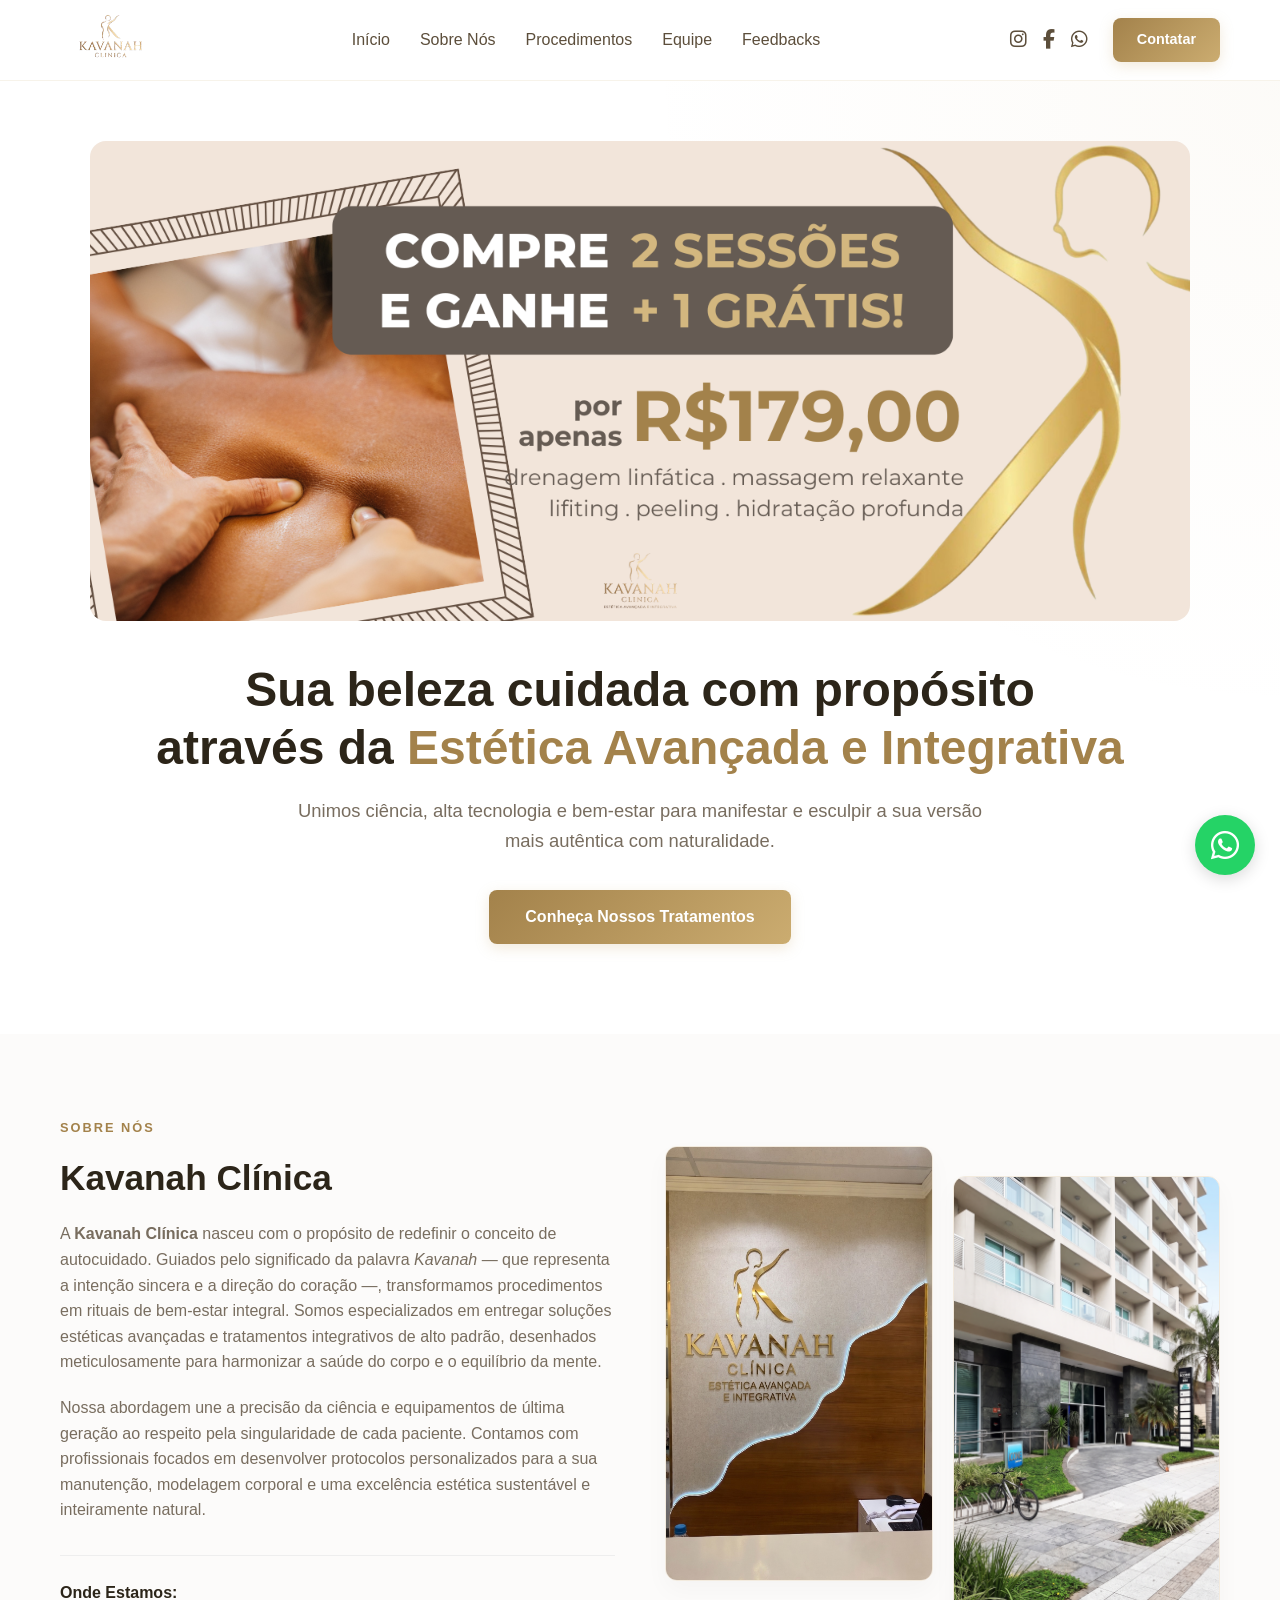
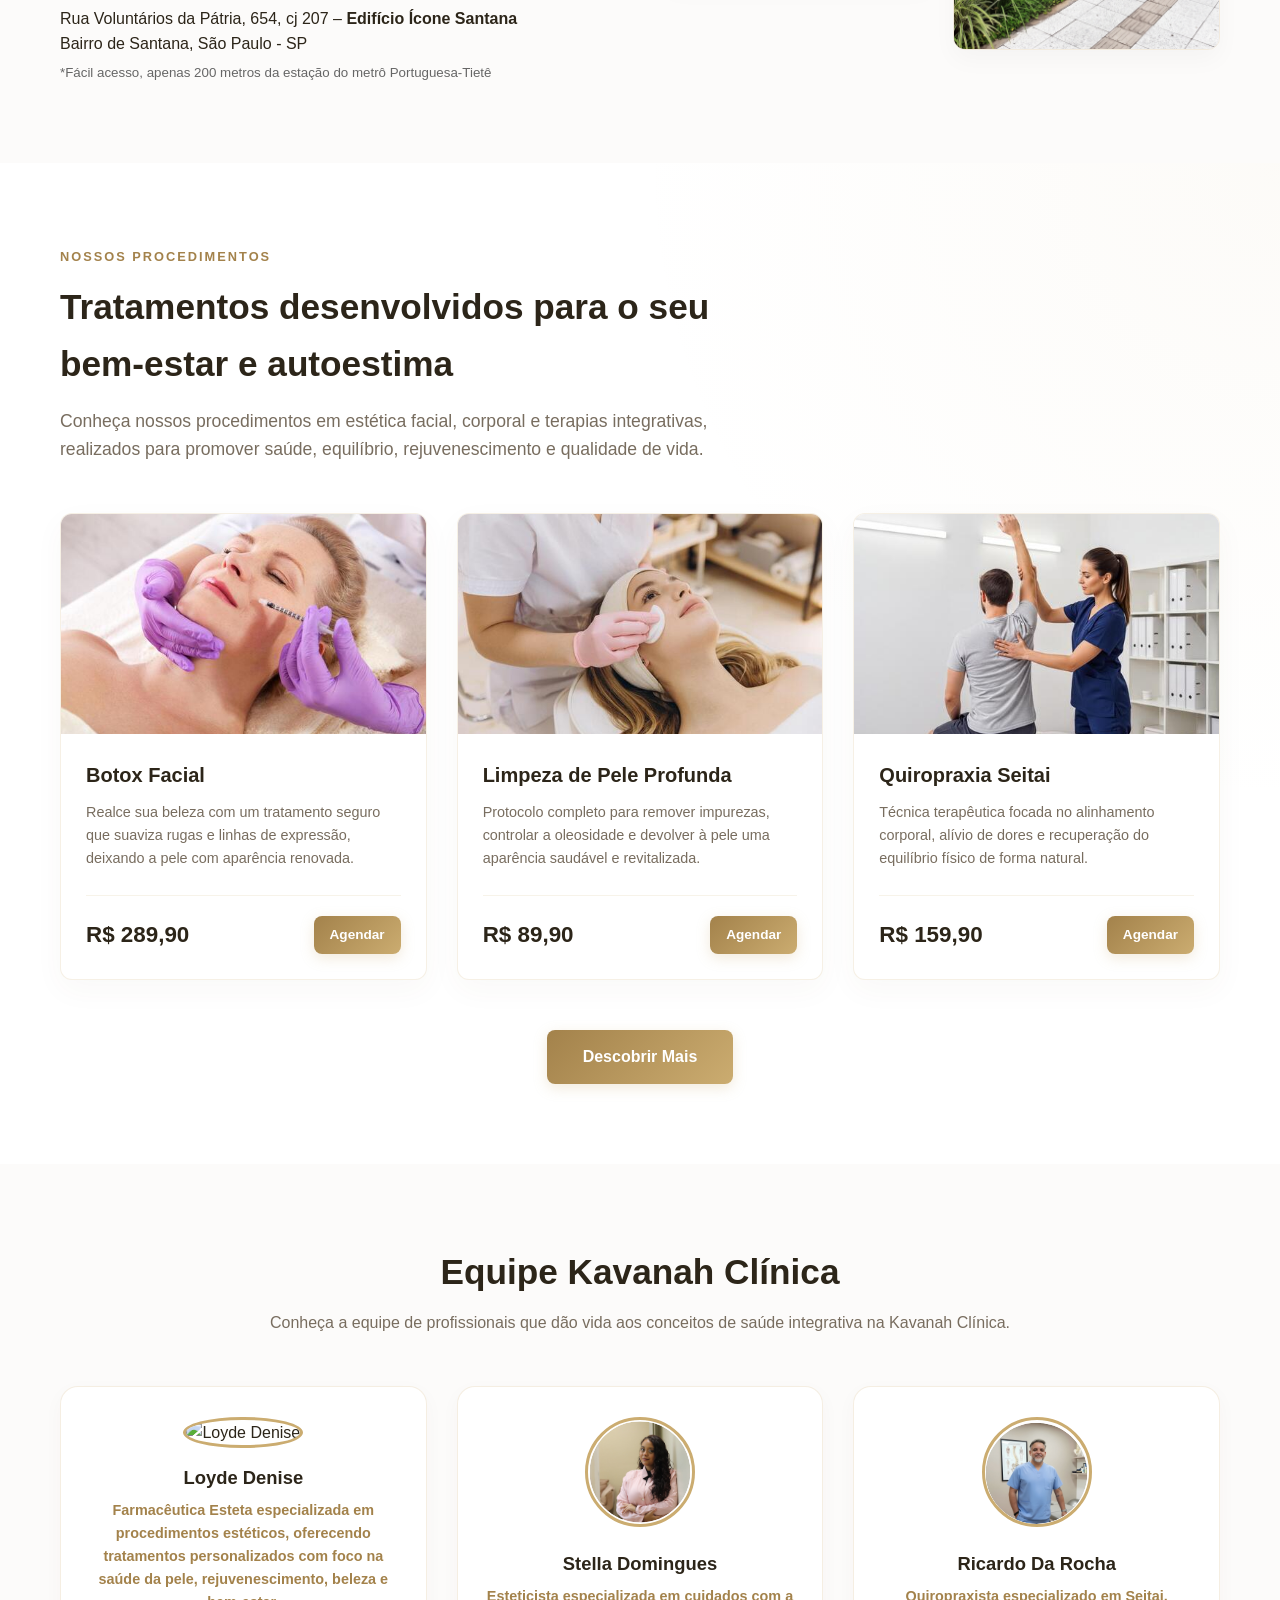
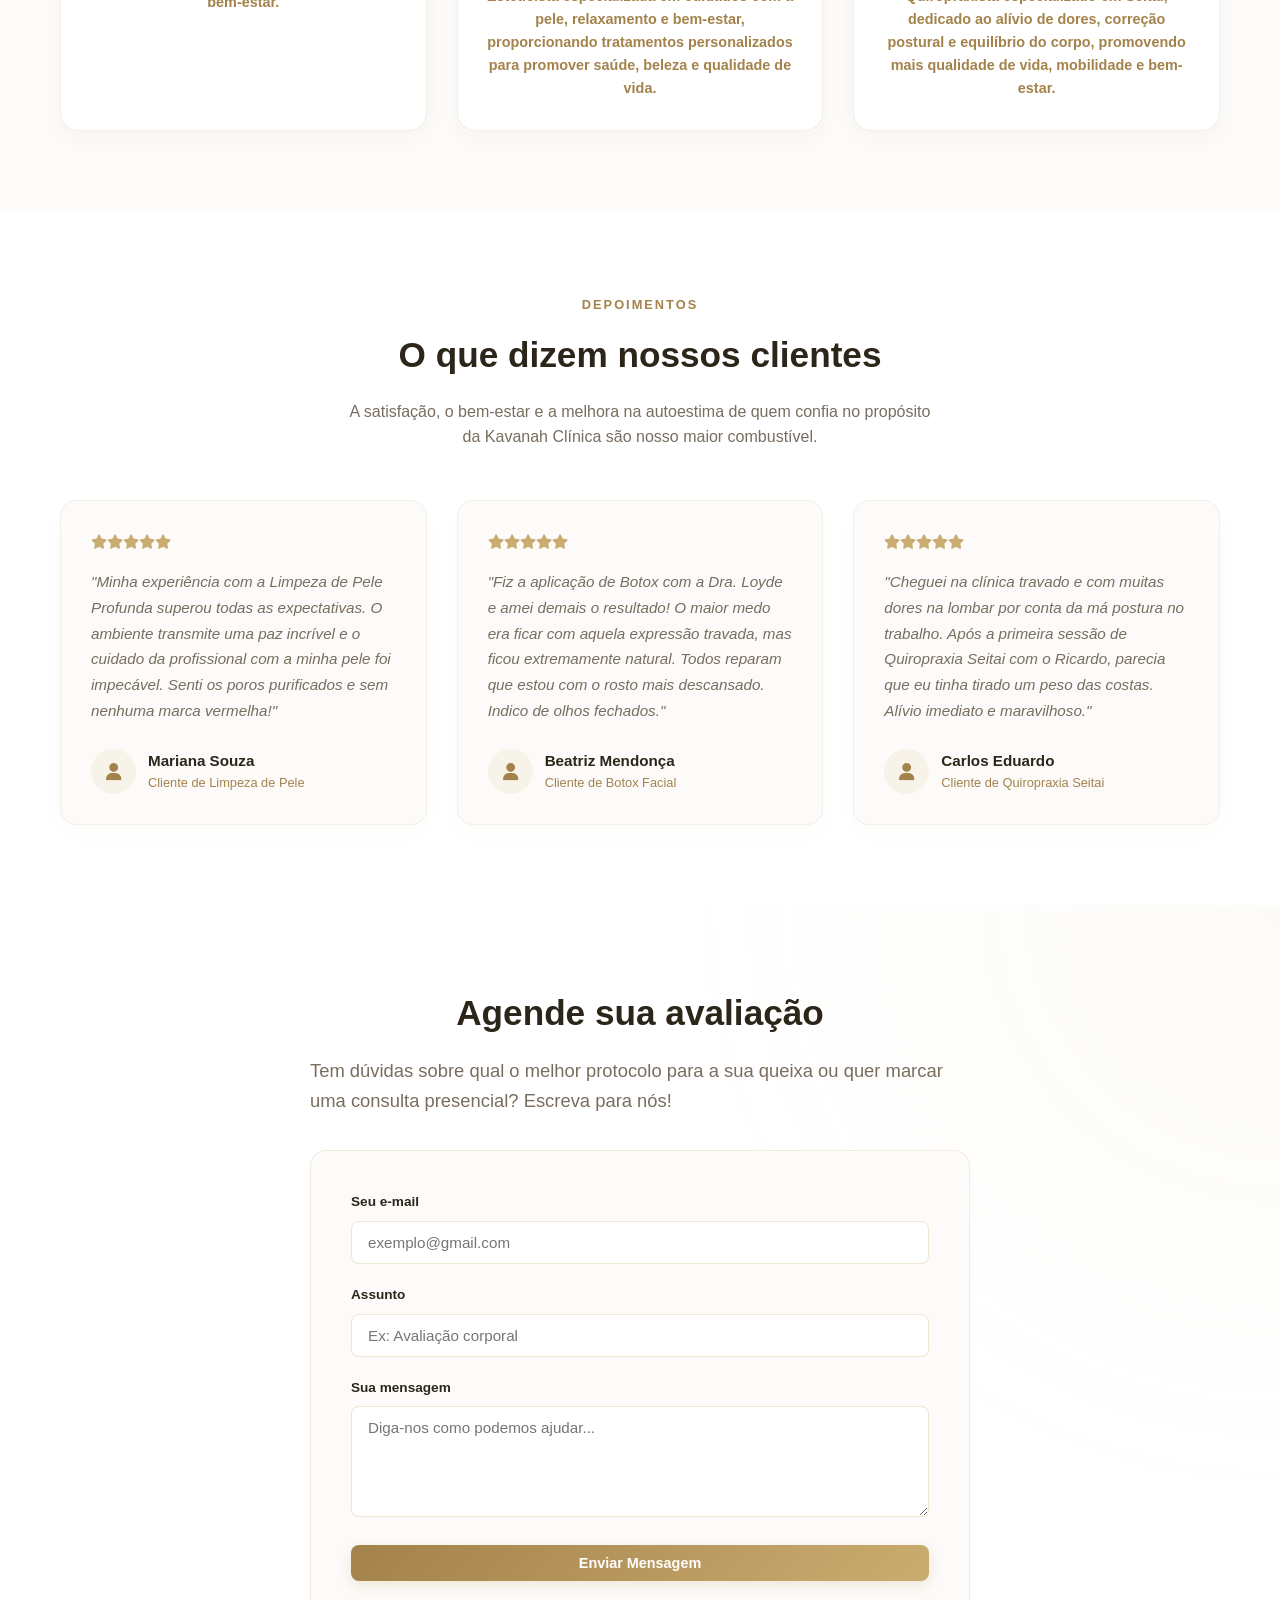
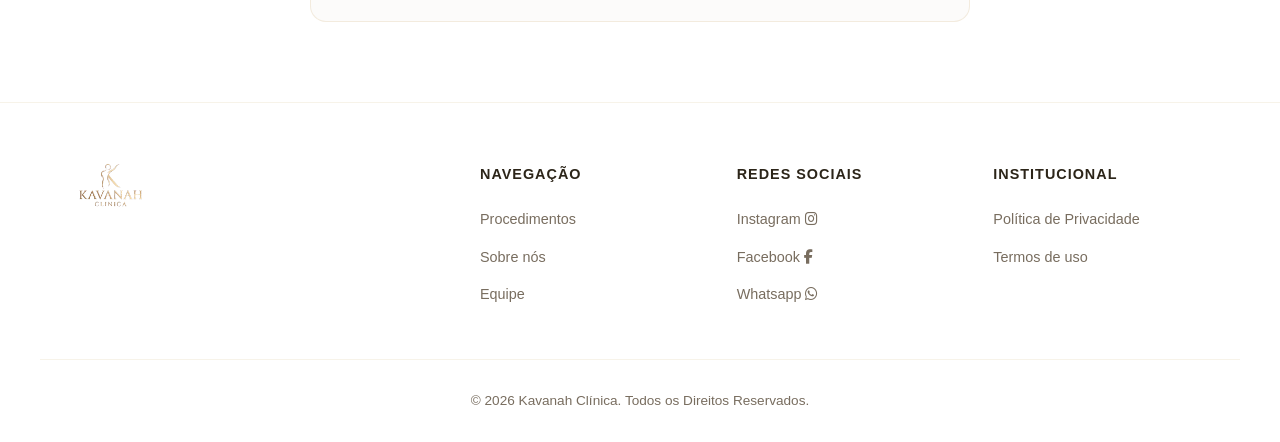
==== index.html @ c375ee47 "Add files via upload" ====
<!DOCTYPE html>
<html lang="pt-BR">
<head>
    <meta charset="UTF-8">
    <meta name="viewport" content="width=device-width, initial-scale=1.0">
    
    <!-- SEO BÁSICO -->
    <title>Kavanah Clínica | Estética Avançada e Integrativa em Santana, SP</title>
    <meta name="description" content="Clínica de estética avançada e integrativa em Santana, Zona Norte de SP. Oferecemos Botox, Limpeza de Pele profunda e Quiropraxia Seitai. Agende sua avaliação!">
    <meta name="keywords" content="clínica de estética santana, estética avançada sp, botox facial santana, limpeza de pele profunda, quiropraxia seitai, kavanah clinica">
    <meta name="robots" content="index, follow">
    <link rel="canonical" href="https://www.kavanahclinica.com.br/">

    <!-- SEO SOCIAL (Open Graph para WhatsApp, Instagram, Facebook) -->
    <meta property="og:locale" content="pt_BR">
    <meta property="og:type" content="website">
    <meta property="og:title" content="Kavanah Clínica | Estética Avançada e Integrativa em Santana, SP">
    <meta property="og:description" content="Unimos ciência, alta tecnologia e bem-estar em Santana, São Paulo. Conheça nossos protocolos personalizados de Botox, Limpeza de Pele e Quiropraxia.">
    <meta property="og:url" content="https://www.kavanahclinica.com.br/">
    <meta property="og:site_name" content="Kavanah Clínica">
    <meta property="og:image" content="src/images/banner.carrosel/Banner.kava.png">
    <meta property="og:image:type" content="image/png">

    <!-- FAVICON & ESTILOS -->
    <link rel="shortcut icon" href="src/images/logo/corpo.kavanah.icon.svg" type="image/x-icon">
    <link rel="stylesheet" href="style.css">
    
    <!-- Apenas os ícones do FontAwesome foram mantidos -->
    <link rel="stylesheet" href="https://cdnjs.cloudflare.com/ajax/libs/font-awesome/6.7.2/css/all.min.css" integrity="sha512-Evv84Mr4kqVGRNSgIGL/F/aIDqQb7xQ2vcrdIwxfjThSH8CSR7PBEakCr51Ck+w+/U6swU2Im1vVX0SVk9ABhg==" crossorigin="anonymous" referrerpolicy="no-referrer" />
</head>

<body>
    <!-- BOTÃO WHATSAPP -->
    <a href="https://wa.me/5511973894158?text=Olá!%20Gostaria%20de%20mais%20informações." class="btn-whatsapp" target="_blank" rel="noopener" aria-label="Fale conosco pelo WhatsApp">
        <i class="fab fa-whatsapp" aria-hidden="true"></i>
    </a>
    
    <!-- NAVBAR -->
    <header class="navbar">
        <nav class="container nav-container" aria-label="Menu principal">
            <a href="#home" class="nav-logo">
                <img src="src/images/logo/LOGO.KAVANAH.SEM.FUNDO5234.svg" alt="Logotipo oficial da Kavanah Clínica de Estética Avançada">
            </a>
            
            <!-- Botão Hamburguer para Mobile -->
            <button class="menu-toggle" aria-label="Abrir menu de navegação"><i class="fa-solid fa-bars"></i></button>

            <ul class="nav-menu">
                <li><a href="#home">Início</a></li>
                <li><a href="#about">Sobre Nós</a></li>
                <li><a href="procedimentos.html">Procedimentos</a></li>
                <li><a href="#parceiros">Equipe</a></li>
                <li><a href="#feedbacks">Feedbacks</a></li>
            </ul>

            <!-- Grupo à Direita: Redes Sociais + Botão Contatar -->
            <div class="nav-right-group">
                <div class="nav-social-icons">
                    <a href="https://www.instagram.com/kavanahclinica/" target="_blank" rel="noopener" aria-label="Instagram"><i class="fab fa-instagram"></i></a>
                    <a href="https://www.facebook.com/profile.php?id=61582549000037" target="_blank" rel="noopener" aria-label="Facebook"><i class="fab fa-facebook-f"></i></a>
                    <a href="https://wa.me/5511973894158?text=Olá!%20Gostaria%20de%20mais%20informações." target="_blank" rel="noopener" aria-label="Whatsapp"><i class="fab fa-whatsapp"></i></a>
                </div>
                <a href="#contato" class="btn btn-primary nav-btn">Contatar</a>
            </div>
        </nav>
    </header>

    <main>
        <!-- HOME / HERO -->
        <section id="home" class="hero-section">
            <div class="container hero-container">
                <div class="hero-banner">
                    <img src="src/images/banner.carrosel/Banner.Kavanah.Promoção.Estetica.Avançada.png" alt="Fachada interna elegante da Kavanah Clínica" class="banner-desktop">
                    <img src="src/images/banner.carrosel/Banner.Kavanah.Promoção.Estetica.Avançada.png" alt="Ambiente Kavanah Clínica" class="banner-mobile">
                </div>
                
                <h1>Sua beleza cuidada com propósito <br> através da <span>Estética Avançada e Integrativa</span></h1>
                <p class="subtitle">Unimos ciência, alta tecnologia e bem-estar para manifestar e esculpir a sua versão mais autêntica com naturalidade.</p>
                
                <a href="procedimentos.html" class="btn btn-primary btn-large">Conheça Nossos Tratamentos</a>
            </div>
        </section>

        <!-- ABOUT / SOBRE -->
        <section id="about" class="about-section">
            <div class="container grid-2">
                <div class="about-text">
                    <span class="section-tag">Sobre nós</span>
                    <h2>Kavanah Clínica</h2>
                    <p>A <strong>Kavanah Clínica</strong> nasceu com o propósito de redefinir o conceito de autocuidado. Guiados pelo significado da palavra <em>Kavanah</em> — que representa a intenção sincera e a direção do coração —, transformamos procedimentos em rituais de bem-estar integral. Somos especializados em entregar soluções estéticas avançadas e tratamentos integrativos de alto padrão, desenhados meticulosamente para harmonizar a saúde do corpo e o equilíbrio da mente.</p>
                    <p>Nossa abordagem une a precisão da ciência e equipamentos de última geração ao respeito pela singularidade de cada paciente. Contamos com profissionais focados em desenvolver protocolos personalizados para a sua manutenção, modelagem corporal e uma excelência estética sustentável e inteiramente natural.</p>
                    
                    <div class="location-info" style="margin-top: 2rem; border-top: 1px solid #eee; padding-top: 1.5rem;">
                        <address style="font-style: normal; line-height: 1.6;">
                            <strong>Onde Estamos:</strong><br>
                            Rua Voluntários da Pátria, 654, cj 207 – <strong>Edifício Ícone Santana</strong><br>
                            Bairro de Santana, São Paulo - SP<br>
                            <small style="color: #666; display: block; margin-top: 0.3rem;">
                                *Fácil acesso, apenas 200 metros da estação do metrô Portuguesa-Tietê
                            </small>
                        </address>
                    </div>
                </div>

                <div class="about-images">
                    <img src="src/images/about/logo-kavanah-clinica-estetica-avançada.jpeg" alt="Logotipo da clínica na recepção">
                    <img src="src/images/about/Entrada.icone.Santana.Kavanah.png" alt="Fachada do Edifício Ícone Santana" class="img-offset">
                </div>
            </div>
        </section>

        <!-- TRATAMENTOS / PRODUTOS -->
        <section id="produtos" class="produtos-section">
            <div class="container">
                <span class="section-tag">Nossos Procedimentos</span>
                <div class="section-header">
                    <h2>Tratamentos desenvolvidos para o seu bem-estar e autoestima</h2>
                    <p>Conheça nossos procedimentos em estética facial, corporal e terapias integrativas, realizados para promover saúde, equilíbrio, rejuvenescimento e qualidade de vida.</p>
                </div>

                <div class="grid-3">
                    <div class="card-produto">
                        <div class="card-img">
                            <img src="src/images/tratamentos/Botox.tratamento.jpg" alt="Procedimento de aplicação de Botox Facial">
                        </div>
                        <div class="card-content">
                            <h3>Botox Facial</h3>
                            <p>Realce sua beleza com um tratamento seguro que suaviza rugas e linhas de expressão, deixando a pele com aparência renovada.</p>
                            <div class="card-footer">
                                <span class="preco">R$ 289,90</span>
                                <a href="https://wa.me/5511973894158?text=Olá!%20Gostaria%20de%20agendar%20um%20Botox%20Facial." class="btn btn-primary btn-sm" target="_blank" rel="noopener">Agendar</a>
                            </div>
                        </div>
                    </div>

                    <div class="card-produto">
                        <div class="card-img">
                            <img src="src/images/tratamentos/Limpeza.de.pele.jpg" alt="Tratamento de Limpeza de Pele Profunda">
                        </div>
                        <div class="card-content">
                            <h3>Limpeza de Pele Profunda</h3>
                            <p>Protocolo completo para remover impurezas, controlar a oleosidade e devolver à pele uma aparência saudável e revitalizada.</p>
                            <div class="card-footer">
                                <span class="preco">R$ 89,90</span>
                                <a href="https://wa.me/5511973894158?text=Olá!%20Gostaria%20de%20agendar%20uma%20Limpeza%20de%20Pele%20Profunda." class="btn btn-primary btn-sm" target="_blank" rel="noopener">Agendar</a>
                            </div>
                        </div>
                    </div>

                    <div class="card-produto">
                        <div class="card-img">
                            <img src="src/images/tratamentos/quiropraxia.seitai.jpeg" alt="Sessão de Quiropraxia Seitai">
                        </div>
                        <div class="card-content">
                            <h3>Quiropraxia Seitai</h3>
                            <p>Técnica terapêutica focada no alinhamento corporal, alívio de dores e recuperação do equilíbrio físico de forma natural.</p>
                            <div class="card-footer">
                                <span class="preco">R$ 159,90</span>
                                <a href="https://wa.me/5511973894158?text=Olá!%20Gostaria%20de%20agendar%20uma%20sessão%20de%20Quiropraxia%20Seitai." class="btn btn-primary btn-sm" target="_blank" rel="noopener">Agendar</a>
                            </div>
                        </div>
                    </div>
                </div>
                <div class="center-container">
                    <a href="procedimentos.html" class="btn btn-primary btn-large">Descobrir Mais</a>
                </div>
            </div>
        </section>

        <!-- PARCEIROS / EQUIPE -->
        <section id="parceiros" class="parceiros-section">
            <div class="container">
                <h2>Equipe Kavanah Clínica</h2>
                <p class="subtitulo-parceiros">Conheça a equipe de profissionais que dão vida aos conceitos de saúde integrativa na Kavanah Clínica.</p>

                <div class="grid-parceiros">
                    <div class="card-doutor">
                        <img src="src/images/perfis/perfil.loyde.svg" alt="Loyde Denise">
                        <h3>Loyde Denise</h3>
                        <p>Farmacêutica Esteta especializada em procedimentos estéticos, oferecendo tratamentos personalizados com foco na saúde da pele, rejuvenescimento, beleza e bem-estar.</p>
                    </div>
                    <div class="card-doutor">
                        <img src="src/images/perfis/perfil.stella.svg" alt="Stella Domingues">
                        <h3>Stella Domingues</h3>
                        <p>Esteticista especializada em cuidados com a pele, relaxamento e bem-estar, proporcionando tratamentos personalizados para promover saúde, beleza e qualidade de vida.</p>
                    </div>
                    <div class="card-doutor">
                        <img src="src/images/perfis/perfil.ricardo.integrativo.svg" alt="Ricardo da Rocha">
                        <h3>Ricardo Da Rocha</h3>
                        <p>Quiropraxista especializado em Seitai, dedicado ao alívio de dores, correção postural e equilíbrio do corpo, promovendo mais qualidade de vida, mobilidade e bem-estar.</p>
                    </div>
                </div>
            </div>
        </section>

        <!-- SEÇÃO NOVA: FEEDBACK DE CLIENTES / TESTIMONIALS -->
        <section id="feedbacks" class="feedback-section">
            <div class="container">
                <div style="text-align: center; margin-bottom: 50px;">
                    <span class="section-tag">Depoimentos</span>
                    <h2>O que dizem nossos clientes</h2>
                    <p style="color: var(--texto-secundario); max-width: 600px; margin: 0 auto;">A satisfação, o bem-estar e a melhora na autoestima de quem confia no propósito da Kavanah Clínica são nosso maior combustível.</p>
                </div>

                <div class="grid-3">
                    <!-- Feedback 1 -->
                    <div class="card-feedback">
                        <div class="stars-container">
                            <i class="fa-solid fa-star"></i><i class="fa-solid fa-star"></i><i class="fa-solid fa-star"></i><i class="fa-solid fa-star"></i><i class="fa-solid fa-star"></i>
                        </div>
                        <p class="feedback-text">"Minha experiência com a Limpeza de Pele Profunda superou todas as expectativas. O ambiente transmite uma paz incrível e o cuidado da profissional com a minha pele foi impecável. Senti os poros purificados e sem nenhuma marca vermelha!"</p>
                        <div class="client-info">
                            <div class="client-avatar"><i class="fa-solid fa-user"></i></div>
                            <div>
                                <h4>Mariana Souza</h4>
                                <small>Cliente de Limpeza de Pele</small>
                            </div>
                        </div>
                    </div>

                    <!-- Feedback 2 -->
                    <div class="card-feedback">
                        <div class="stars-container">
                            <i class="fa-solid fa-star"></i><i class="fa-solid fa-star"></i><i class="fa-solid fa-star"></i><i class="fa-solid fa-star"></i><i class="fa-solid fa-star"></i>
                        </div>
                        <p class="feedback-text">"Fiz a aplicação de Botox com a Dra. Loyde e amei demais o resultado! O maior medo era ficar com aquela expressão travada, mas ficou extremamente natural. Todos reparam que estou com o rosto mais descansado. Indico de olhos fechados."</p>
                        <div class="client-info">
                            <div class="client-avatar"><i class="fa-solid fa-user"></i></div>
                            <div>
                                <h4>Beatriz Mendonça</h4>
                                <small>Cliente de Botox Facial</small>
                            </div>
                        </div>
                    </div>

                    <!-- Feedback 3 -->
                    <div class="card-feedback">
                        <div class="stars-container">
                            <i class="fa-solid fa-star"></i><i class="fa-solid fa-star"></i><i class="fa-solid fa-star"></i><i class="fa-solid fa-star"></i><i class="fa-solid fa-star"></i>
                        </div>
                        <p class="feedback-text">"Cheguei na clínica travado e com muitas dores na lombar por conta da má postura no trabalho. Após a primeira sessão de Quiropraxia Seitai com o Ricardo, parecia que eu tinha tirado um peso das costas. Alívio imediato e maravilhoso."</p>
                        <div class="client-info">
                            <div class="client-avatar"><i class="fa-solid fa-user"></i></div>
                            <div>
                                <h4>Carlos Eduardo</h4>
                                <small>Cliente de Quiropraxia Seitai</small>
                            </div>
                        </div>
                    </div>
                </div>
            </div>
        </section>

        <!-- CONTATO -->
        <section id="contato" class="contato-section">
            <div class="container container-small">
                <h2>Agende sua avaliação</h2>
                <p class="subtitle text-center">Tem dúvidas sobre qual o melhor protocolo para a sua queixa ou quer marcar uma consulta presencial? Escreva para nós!</p>
                
                <form class="form-contato">
                    <div class="form-group">
                        <label for="email">Seu e-mail</label>
                        <input type="email" id="email" placeholder="exemplo@gmail.com" required>
                    </div>
                    <div class="form-group">
                        <label for="subject">Assunto</label>
                        <input type="text" id="subject" placeholder="Ex: Avaliação corporal" required>
                    </div>
                    <div class="form-group">
                        <label for="message">Sua mensagem</label>
                        <textarea id="message" rows="5" placeholder="Diga-nos como podemos ajudar..."></textarea>
                    </div>
                    <button type="submit" class="btn btn-primary btn-full">Enviar Mensagem</button>
                </form>
            </div>
        </section>
    </main>

    <!-- FOOTER -->
    <footer class="footer">
        <div class="container footer-grid">
            <div class="footer-brand">
                <img src="src/images/logo/LOGO.KAVANAH.SEM.FUNDO5234.svg" alt="Logotipo da Kavanah Clínica">
            </div>
            <div class="footer-links">
                <div>
                    <h3>Navegação</h3>
                    <ul>
                        <li><a href="#produtos">Procedimentos</a></li>
                        <li><a href="#about">Sobre nós</a></li>
                        <li><a href="#parceiros">Equipe</a></li>
                    </ul>
                </div>
                <div>
                    <h3>Redes Sociais</h3>
                    <ul>
                        <li><a href="https://www.instagram.com/kavanahclinica/" target="_blank" rel="noopener">Instagram <i class="fab fa-instagram"></i></a></li>
                        <li><a href="https://www.facebook.com/profile.php?id=61582549000037" target="_blank" rel="noopener">Facebook <i class="fab fa-facebook-f"></i></a></li>
                        <li><a href="https://wa.me/5511973894158?text=Olá!%20Gostaria%20de%20mais%20informações." target="_blank" rel="noopener">Whatsapp <i class="fab fa-whatsapp"></i></a></li>
                    </ul>
                </div>
                <div>
                    <h3>Institucional</h3>
                    <ul>
                        <li><a href="privacidade.html">Política de Privacidade</a></li>
                        <li><a href="termos.html">Termos de uso</a></li>
                    </ul>
                </div>
            </div>
        </div>
        <div class="container footer-bottom">
            <p>&copy; 2026 Kavanah Clínica. Todos os Direitos Reservados.</p>
        </div>
    </footer>

    <script>
        const menuToggle = document.querySelector('.menu-toggle');
        const navMenu = document.querySelector('.nav-menu');
        const menuLinks = document.querySelectorAll('.nav-menu a');

        menuToggle.addEventListener('click', () => {
            navMenu.classList.toggle('active');
            const icon = menuToggle.querySelector('i');
            icon.className = navMenu.classList.contains('active') ? 'fa-solid fa-xmark' : 'fa-solid fa-bars';
        });

        menuLinks.forEach(link => {
            link.addEventListener('click', () => {
                navMenu.classList.remove('active');
                menuToggle.querySelector('i').className = 'fa-solid fa-bars';
            });
        });
    </script>
</body>
</html>
---- style.css ----
/* ==========================================================================
   VARIÁVEIS DE COR (PALETA KAVANAH CLÍNICA)
   ========================================================================== */
:root {
    --fundo-principal: #ffffff;
    --fundo-suave: #fcfbfa; 
    --creme-premium: #f7f3e9; 
    
    --dourado-escuro: #a3824b; 
    --dourado: #cbac70;        
    --dourado-claro: #e8d5b5;  
    
    --texto-escuro: #2c2519;   
    --texto-secundario: #786d5f; 
    --cor-navbar-links: #5c4e3b; 
}

/* ==========================================================================
   RESETS E CONFIGURAÇÕES GERAIS
   ========================================================================== */
* {
    margin: 0;
    padding: 0;
    box-sizing: border-box;
}

html {
    scroll-behavior: smooth;
    font-size: 16px;
}

body {
    background: var(--fundo-principal);
    color: var(--texto-escuro);
    font-family: 'Segoe UI', Arial, sans-serif;
    line-height: 1.6;
}

.container {
    width: 100%;
    max-width: 1200px;
    margin: 0 auto;
    padding: 0 20px;
}

.container-small {
    max-width: 700px;
}

section {
    padding: 80px 0;
    background: radial-gradient(circle at top right, rgba(203, 172, 112, 0.05), transparent 40%), var(--fundo-principal);
}

/* ==========================================================================
   COMPONENTES REUTILIZÁVEIS (BOTÕES, TAGS)
   ========================================================================== */
.btn {
    display: inline-block;
    padding: 10px 24px;
    border-radius: 8px;
    font-weight: 600;
    font-size: 0.9rem;
    text-decoration: none;
    text-align: center;
    cursor: pointer;
    transition: all 0.25s ease;
    border: none;
}

.btn-primary {
    background: linear-gradient(135deg, var(--dourado-escuro), var(--dourado));
    color: #ffffff !important;
    box-shadow: 0 4px 14px rgba(203, 172, 112, 0.25);
}

.btn-primary:hover {
    background: linear-gradient(135deg, var(--dourado), var(--dourado-claro));
    color: var(--texto-escuro) !important;
    transform: translateY(-2px);
    box-shadow: 0 6px 20px rgba(203, 172, 112, 0.4);
}

.btn-large {
    padding: 14px 36px;
    font-size: 1rem;
}

.btn-sm {
    padding: 8px 16px;
    font-size: 0.85rem;
}

.btn-full {
    width: 100%;
}

.section-tag {
    display: inline-block;
    color: var(--dourado-escuro);
    text-transform: uppercase;
    letter-spacing: 2px;
    font-size: 0.8rem;
    font-weight: 700;
    margin-bottom: 12px;
}

.section-header {
    margin-bottom: 50px;
    max-width: 700px;
}

.section-header h2, h2 {
    font-size: 2.2rem;
    font-weight: 800;
    color: var(--texto-escuro);
    margin-bottom: 15px;
}

.section-header p {
    color: var(--texto-secundario);
    font-size: 1.1rem;
}

/* ==========================================================================
   LAYOUTS EM GRID (RESPONSIVOS)
   ========================================================================== */
.grid-2 { display: grid; grid-template-columns: repeat(2, 1fr); gap: 50px; align-items: center; }
.grid-3 { display: grid; grid-template-columns: repeat(3, 1fr); gap: 30px; }
.grid-parceiros { display: grid; grid-template-columns: repeat(auto-fit, minmax(220px, 1fr)); gap: 30px; }

@media (max-width: 968px) {
    .grid-2, .grid-3 { grid-template-columns: 1fr; gap: 30px; }
}

/* ==========================================================================
   NAVBAR & ESTRUTURA DIREITA (REDE SOCIAL + BOTÃO CONTATAR)
   ========================================================================== */
.navbar {
    position: sticky;
    top: 0;
    background: rgba(255, 255, 255, 0.9);
    border-bottom: 1px solid rgba(203, 172, 112, 0.15);
    backdrop-filter: blur(12px);
    z-index: 1000;
}

.nav-container {
    display: flex;
    justify-content: space-between;
    align-items: center;
    height: 80px;
}

.nav-logo img {
    height: 45px;
    width: auto;
}

.nav-menu {
    display: flex;
    list-style: none;
    gap: 30px;
}

.nav-menu a {
    color: var(--cor-navbar-links);
    text-decoration: none;
    font-weight: 500;
    position: relative;
    transition: color 0.25s ease;
}

.nav-menu a::after {
    content: "";
    position: absolute;
    left: 0;
    bottom: -6px;
    width: 0;
    height: 2px;
    background: var(--dourado);
    transition: width 0.25s ease;
}

.nav-menu a:hover {
    color: var(--dourado-escuro);
}

.nav-menu a:hover::after { width: 100%; }

.nav-right-group {
    display: flex;
    align-items: center;
    gap: 25px;
}

.nav-social-icons {
    display: flex;
    align-items: center;
    gap: 16px;
}

.nav-social-icons a {
    color: var(--cor-navbar-links);
    font-size: 1.2rem;
    text-decoration: none;
    transition: color 0.25s ease, transform 0.25s ease;
}

.nav-social-icons a:hover {
    color: var(--dourado-escuro);
    transform: translateY(-2px);
}

.menu-toggle {
    display: none;
}

/* ==========================================================================
   HERO / HOME (Banner adaptável para Desktop e Mobile)
   ========================================================================== */
.hero-section {
    padding: 60px 0 90px 0;
    text-align: center;
}

.hero-container {
    display: flex;
    flex-direction: column;
    align-items: center;
}

.hero-banner {
    width: 100%;
    max-width: 1100px;
    height: 480px; 
    border-radius: 16px;
    overflow: hidden;
    margin-bottom: 40px;
    border: none;
    box-shadow: none;
}

.hero-banner img {
    width: 100%;
    height: 100%;
    object-fit: cover;
}

.banner-desktop {
    display: block;
}

.banner-mobile {
    display: none;
}

.hero-section h1 {
    font-size: 3rem;
    font-weight: 800;
    line-height: 1.2;
    margin-bottom: 20px;
}

.hero-section h1 span {
    color: var(--dourado-escuro);
}

.subtitle {
    font-size: 1.15rem;
    color: var(--texto-secundario);
    max-width: 700px;
    margin-bottom: 35px;
}

/* ==========================================================================
   ABOUT / SOBRE
   ========================================================================== */
.about-section {
    background: var(--fundo-suave);
}

.about-text p {
    margin-bottom: 20px;
    color: var(--texto-secundario);
}

.about-images {
    display: grid;
    grid-template-columns: repeat(2, 1fr);
    gap: 20px;
}

.about-images img {
    width: 100%;
    border-radius: 12px;
    border: 1px solid rgba(203, 172, 112, 0.2);
    box-shadow: 0 10px 25px rgba(0,0,0,0.03);
}

.img-offset {
    margin-top: 30px;
}

/* ==========================================================================
   TRATAMENTOS / CARDS
   ========================================================================== */
.card-produto {
    background: var(--fundo-principal);
    border-radius: 12px;
    border: 1px solid rgba(203, 172, 112, 0.18);
    overflow: hidden;
    box-shadow: 0 10px 30px rgba(92, 78, 59, 0.04);
    display: flex;
    flex-direction: column;
    transition: transform 0.3s ease, border-color 0.3s ease, box-shadow 0.3s ease;
}

.card-produto:hover {
    transform: translateY(-5px);
    border-color: var(--dourado);
    box-shadow: 0 16px 35px rgba(203, 172, 112, 0.12);
}

.card-img {
    height: 220px;
    width: 100%;
}

.card-img img {
    width: 100%;
    height: 100%;
    object-fit: cover;
}

.card-content {
    padding: 25px;
    display: flex;
    flex-direction: column;
    flex-grow: 1;
}

.card-content h3 {
    font-size: 1.25rem;
    font-weight: 700;
    margin-bottom: 10px;
}

.card-content p {
    color: var(--texto-secundario);
    font-size: 0.9rem;
    margin-bottom: 25px;
    flex-grow: 1;
}

.card-footer {
    display: flex;
    justify-content: space-between;
    align-items: center;
    padding-top: 20px;
    border-top: 1px solid var(--creme-premium);
}

.preco {
    font-size: 1.4rem;
    font-weight: 700;
    color: var(--texto-escuro);
}

.center-container {
    width: 100%;
    display: flex;
    justify-content: center;
    margin-top: 50px;
}

/* ==========================================================================
   PARCEIROS
   ========================================================================== */
.parceiros-section {
    background: var(--fundo-suave);
    text-align: center;
}

.parceiros-section h2 {
    margin-bottom: 10px;
}

.subtitulo-parceiros {
    color: var(--texto-secundario);
    margin-bottom: 50px;
}

.card-doutor {
    background: var(--fundo-principal);
    border: 1px solid rgba(203, 172, 112, 0.2);
    border-radius: 18px;
    padding: 30px 25px;
    text-align: center;
    transition: 0.35s ease;
    box-shadow: 0 6px 20px rgba(92, 78, 59, 0.03);
}

.card-doutor:hover {
    transform: translateY(-6px);
    border-color: var(--dourado);
    box-shadow: 0 12px 30px rgba(203, 172, 112, 0.12);
}

.card-doutor img {
    width: 110px;
    height: 110px;
    border-radius: 50%;
    object-fit: cover;
    border: 3px solid var(--dourado);
    margin-bottom: 15px;
}

.card-doutor h3 {
    font-size: 1.15rem;
    margin-bottom: 6px;
}

.card-doutor p {
    color: var(--dourado-escuro);
    font-weight: 600;
    font-size: 0.9rem;
}

/* ==========================================================================
   ESTILIZAÇÃO DA SEÇÃO DE FEEDBACKS / DEPOIMENTOS
   ========================================================================== */
.feedback-section {
    background: var(--fundo-principal);
}

.card-feedback {
    background: var(--fundo-suave);
    border: 1px solid rgba(203, 172, 112, 0.15);
    border-radius: 16px;
    padding: 30px;
    display: flex;
    flex-direction: column;
    justify-content: space-between;
    box-shadow: 0 10px 25px rgba(92, 78, 59, 0.02);
    transition: transform 0.3s ease;
}

.card-feedback:hover {
    transform: translateY(-3px);
    border-color: var(--dourado);
}

.stars-container {
    color: var(--dourado);
    font-size: 0.9rem;
    margin-bottom: 15px;
}

.feedback-text {
    color: var(--texto-secundario);
    font-size: 0.95rem;
    font-style: italic;
    line-height: 1.7;
    margin-bottom: 25px;
}

.client-info {
    display: flex;
    align-items: center;
    gap: 12px;
}

.client-avatar {
    width: 45px;
    height: 45px;
    background: var(--creme-premium);
    color: var(--dourado-escuro);
    border-radius: 50%;
    display: flex;
    justify-content: center;
    align-items: center;
    font-size: 1.1rem;
}

.client-info h4 {
    font-size: 0.95rem;
    font-weight: 700;
    color: var(--texto-escuro);
}

.client-info small {
    color: var(--dourado-escuro);
    font-size: 0.8rem;
    display: block;
}

/* ==========================================================================
   CONTATO / FORMULÁRIO
   ========================================================================== */
.contato-section h2 {
    text-align: center;
}

.form-contato {
    background: var(--fundo-suave);
    padding: 40px;
    border-radius: 16px;
    border: 1px solid rgba(203, 172, 112, 0.2);
    margin-top: 30px;
}

.form-group {
    margin-bottom: 20px;
}

.form-group label {
    display: block;
    font-size: 0.85rem;
    font-weight: 600;
    margin-bottom: 8px;
    color: var(--texto-escuro);
}

.form-group input, 
.form-group textarea {
    width: 100%;
    padding: 12px 16px;
    border-radius: 8px;
    border: 1px solid rgba(203, 172, 112, 0.3);
    background: var(--fundo-principal);
    color: var(--texto-escuro);
    font-family: inherit;
    font-size: 0.95rem;
    outline: none;
    transition: border-color 0.2s;
}

.form-group input:focus, 
.form-group textarea:focus {
    border-color: var(--dourado);
}

/* ==========================================================================
   FOOTER
   ========================================================================== */
.footer {
    background: var(--fundo-principal);
    padding: 60px 0 30px 0;
    border-top: 1px solid var(--creme-premium);
}

.footer-grid {
    display: grid;
    grid-template-columns: 1fr 2fr;
    gap: 50px;
    margin-bottom: 40px;
}

.footer-brand img {
    height: 45px;
}

.footer-links {
    display: grid;
    grid-template-columns: repeat(3, 1fr);
    gap: 30px;
}

.footer-links h3 {
    font-size: 0.9rem;
    text-transform: uppercase;
    letter-spacing: 1px;
    margin-bottom: 20px;
    color: var(--texto-escuro);
}

.footer-links ul {
    list-style: none;
}

.footer-links li {
    margin-bottom: 12px;
}

.footer-links a {
    color: var(--texto-secundario);
    text-decoration: none;
    font-size: 0.9rem;
    transition: color 0.2s;
}

.footer-links a:hover {
    color: var(--dourado-escuro);
}

.footer-bottom {
    border-top: 1px solid var(--creme-premium);
    padding-top: 30px;
    text-align: center;
    font-size: 0.85rem;
    color: var(--texto-secundario);
}

/* ==========================================================================
   WHATSAPP FIXO
   ========================================================================== */
.btn-whatsapp {
    position: fixed;
    bottom: 25px;
    right: 25px;
    width: 60px;
    height: 60px;
    background: #25D366;
    color: white;
    border-radius: 50%;
    display: flex;
    justify-content: center;
    align-items: center;
    font-size: 32px;
    text-decoration: none;
    box-shadow: 0 4px 16px rgba(0,0,0,0.15);
    z-index: 9999;
    transition: transform 0.3s;
}

.btn-whatsapp:hover {
    transform: scale(1.1);
}

/* ==========================================================================
   ADAPTAÇÃO E SUPORTE TOTAL PARA MOBILE (Telas até 768px)
   ========================================================================== */
@media (max-width: 768px) {
    section {
        padding: 50px 0;
    }

    .section-header {
        margin-bottom: 30px;
        padding: 0 10px;
    }

    .section-header h2, h2 {
        font-size: 1.8rem;
    }

    .menu-toggle {
        display: block;
        background: none;
        border: none;
        color: var(--cor-navbar-links);
        font-size: 1.5rem;
        cursor: pointer;
        padding: 5px;
    }

    .nav-right-group {
        display: none;
    }

    .nav-menu {
        display: flex;
        flex-direction: column;
        position: fixed;
        top: 80px;
        left: -100%;
        width: 100%;
        height: calc(100vh - 80px);
        background: rgba(255, 255, 255, 0.98);
        backdrop-filter: blur(10px);
        gap: 0;
        transition: left 0.4s ease;
        border-top: 1px solid rgba(203, 172, 112, 0.1);
        padding: 20px 0;
    }

    .nav-menu.active {
        left: 0;
    }

    .nav-menu li {
        width: 100%;
        text-align: center;
    }

    .nav-menu a {
        display: block;
        padding: 20px 0;
        font-size: 1.2rem;
        width: 100%;
        border-bottom: 1px solid rgba(203, 172, 112, 0.05);
    }

    .nav-menu a::after {
        display: none;
    }

    .hero-section h1 { 
        font-size: 2rem; 
    }
    
    .hero-banner { 
        height: 380px;
    }
    
    .banner-desktop { 
        display: none;
    }
    
    .banner-mobile { 
        display: block;
    }

    .about-images {
        gap: 15px;
        margin-top: 20px;
    }

    .img-offset {
        margin-top: 0;
    }

    .form-contato {
        padding: 25px 20px;
        margin: 20px 10px 0 10px;
    }

    .btn-whatsapp {
        bottom: 20px;
        right: 20px;
        width: 55px;
        height: 55px;
        font-size: 28px;
    }

    .footer-grid { grid-template-columns: 1fr; gap: 30px; }
    .footer-links { grid-template-columns: 1fr; gap: 20px; }
}

@media (min-width: 769px) {
    .menu-toggle {
        display: none;
    }
}
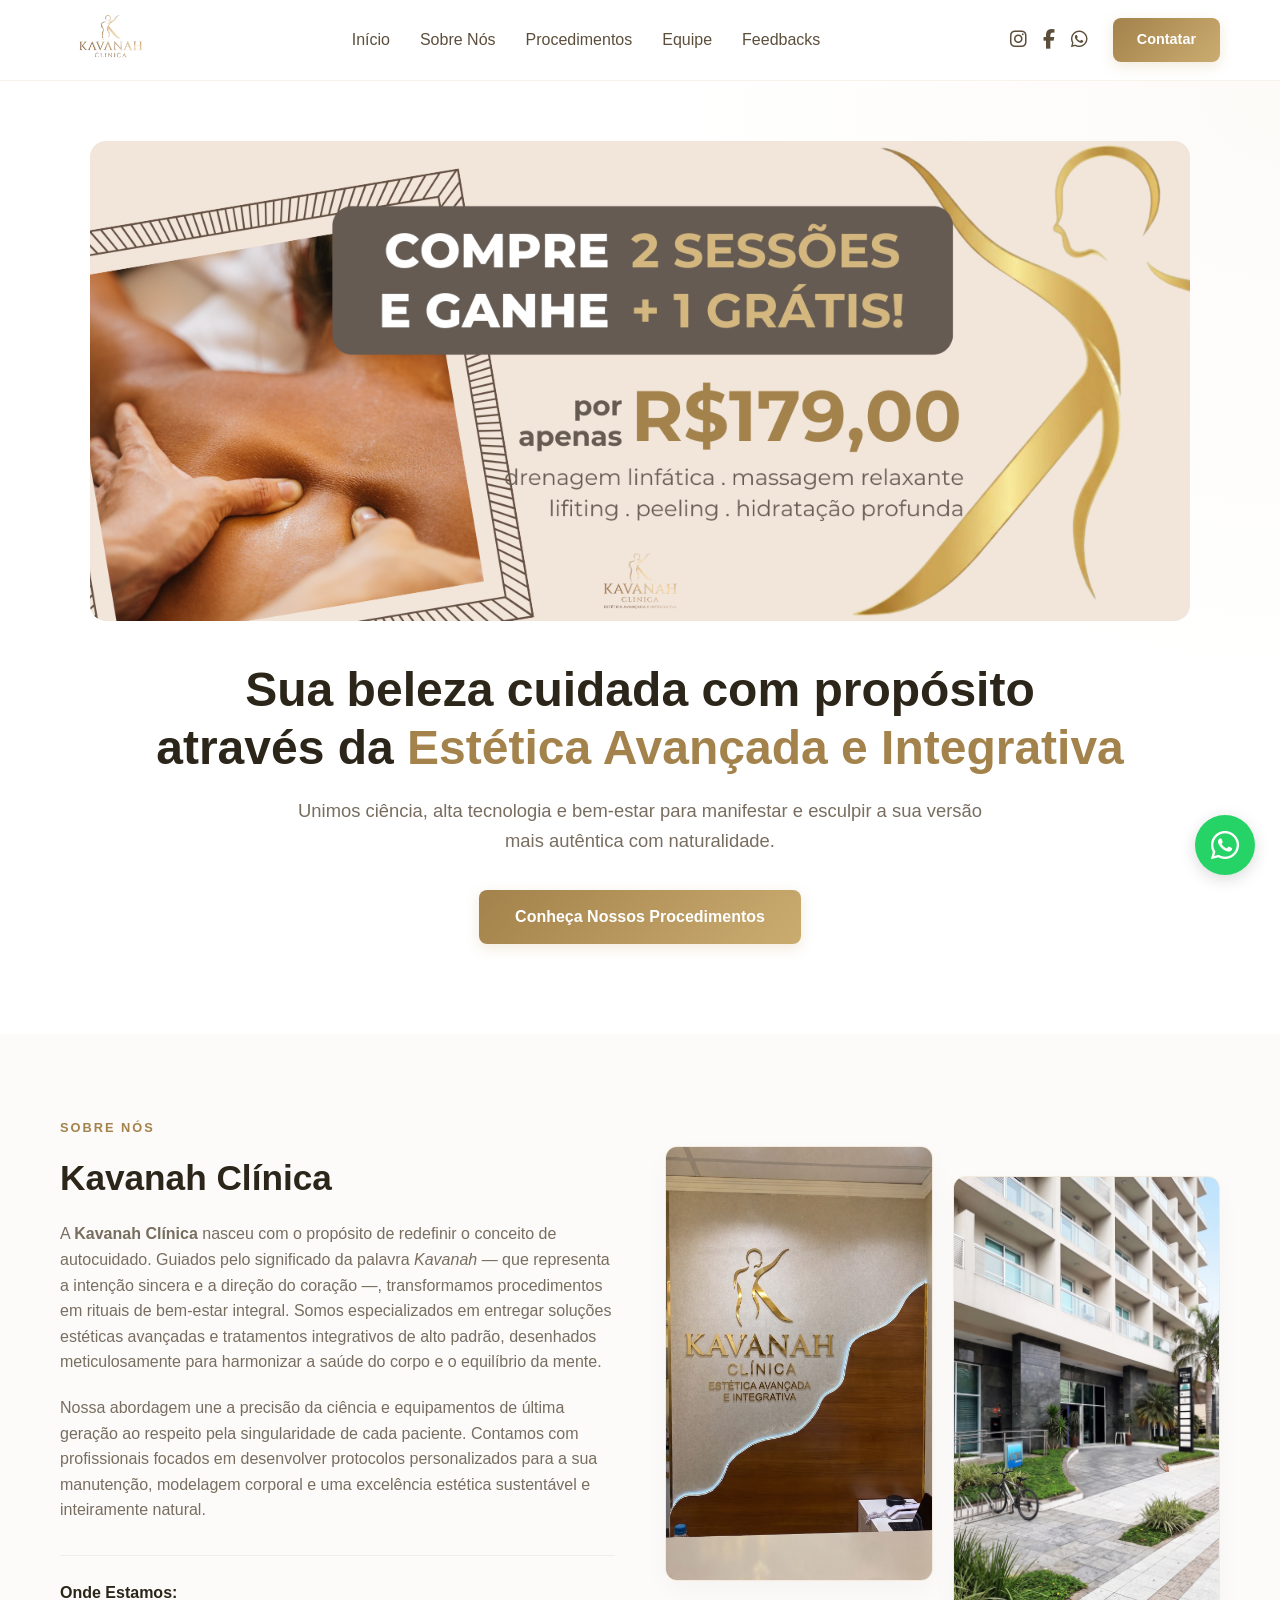
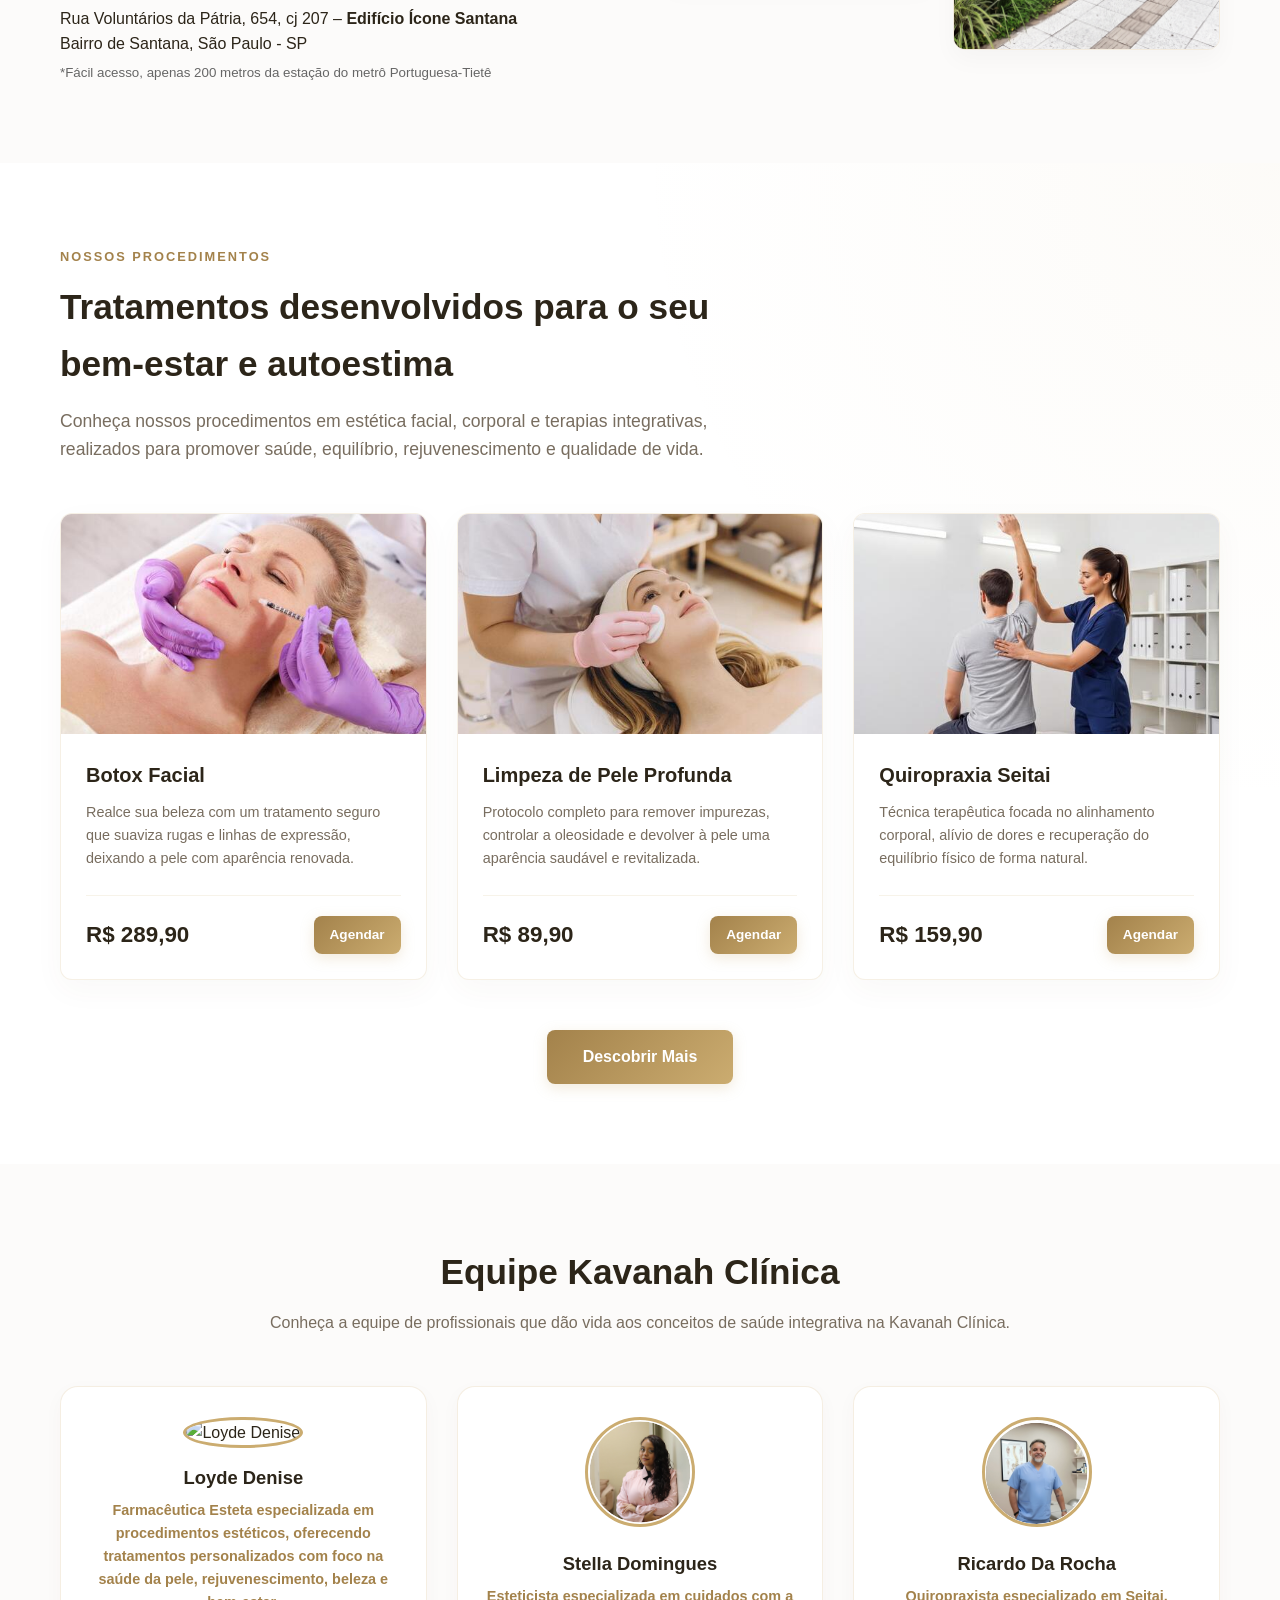
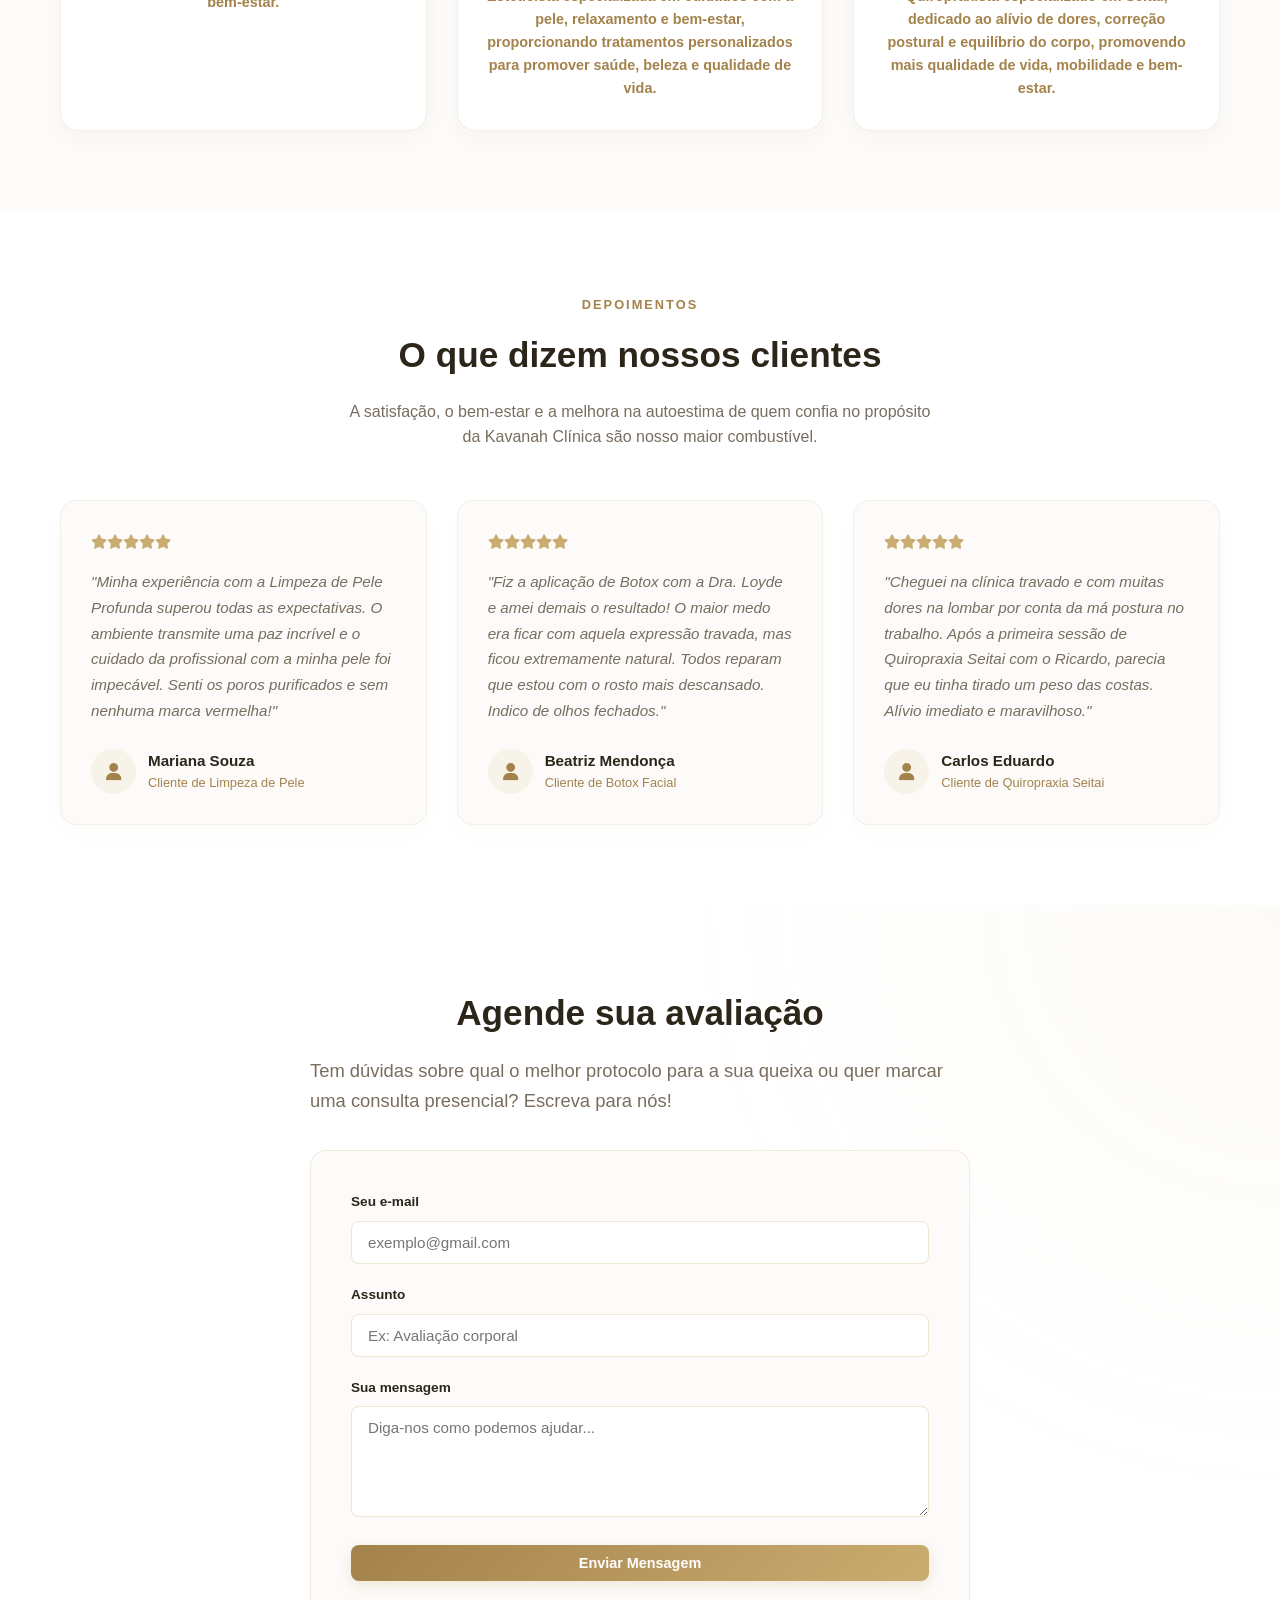
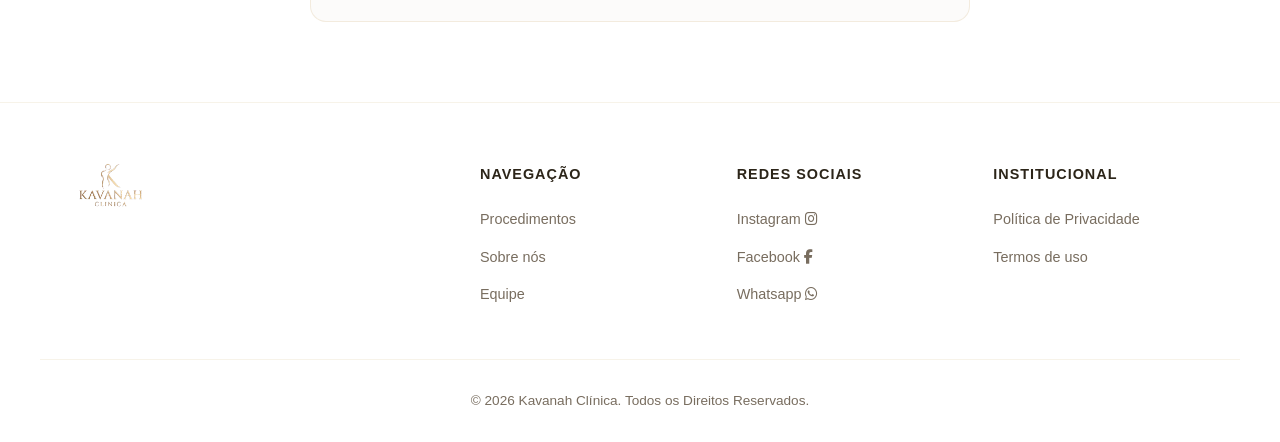
==== commit f3d3aba9: "Update index.html" ====
--- a/index.html
+++ b/index.html
@@ -71,13 +71,13 @@
             <div class="container hero-container">
                 <div class="hero-banner">
                     <img src="src/images/banner.carrosel/Banner.Kavanah.Promoção.Estetica.Avançada.png" alt="Fachada interna elegante da Kavanah Clínica" class="banner-desktop">
-                    <img src="src/images/banner.carrosel/Banner.Kavanah.Promoção.Estetica.Avançada.png" alt="Ambiente Kavanah Clínica" class="banner-mobile">
+                    <img src="src/images/banner.carrosel/Banner.Mobile(800x600px).png" alt="Ambiente Kavanah Clínica" class="banner-mobile">
                 </div>
                 
                 <h1>Sua beleza cuidada com propósito <br> através da <span>Estética Avançada e Integrativa</span></h1>
                 <p class="subtitle">Unimos ciência, alta tecnologia e bem-estar para manifestar e esculpir a sua versão mais autêntica com naturalidade.</p>
                 
-                <a href="procedimentos.html" class="btn btn-primary btn-large">Conheça Nossos Tratamentos</a>
+                <a href="procedimentos.html" class="btn btn-primary btn-large">Conheça Nossos Procedimentos</a>
             </div>
         </section>
 
@@ -332,4 +332,4 @@
         });
     </script>
 </body>
-</html>+</html>
